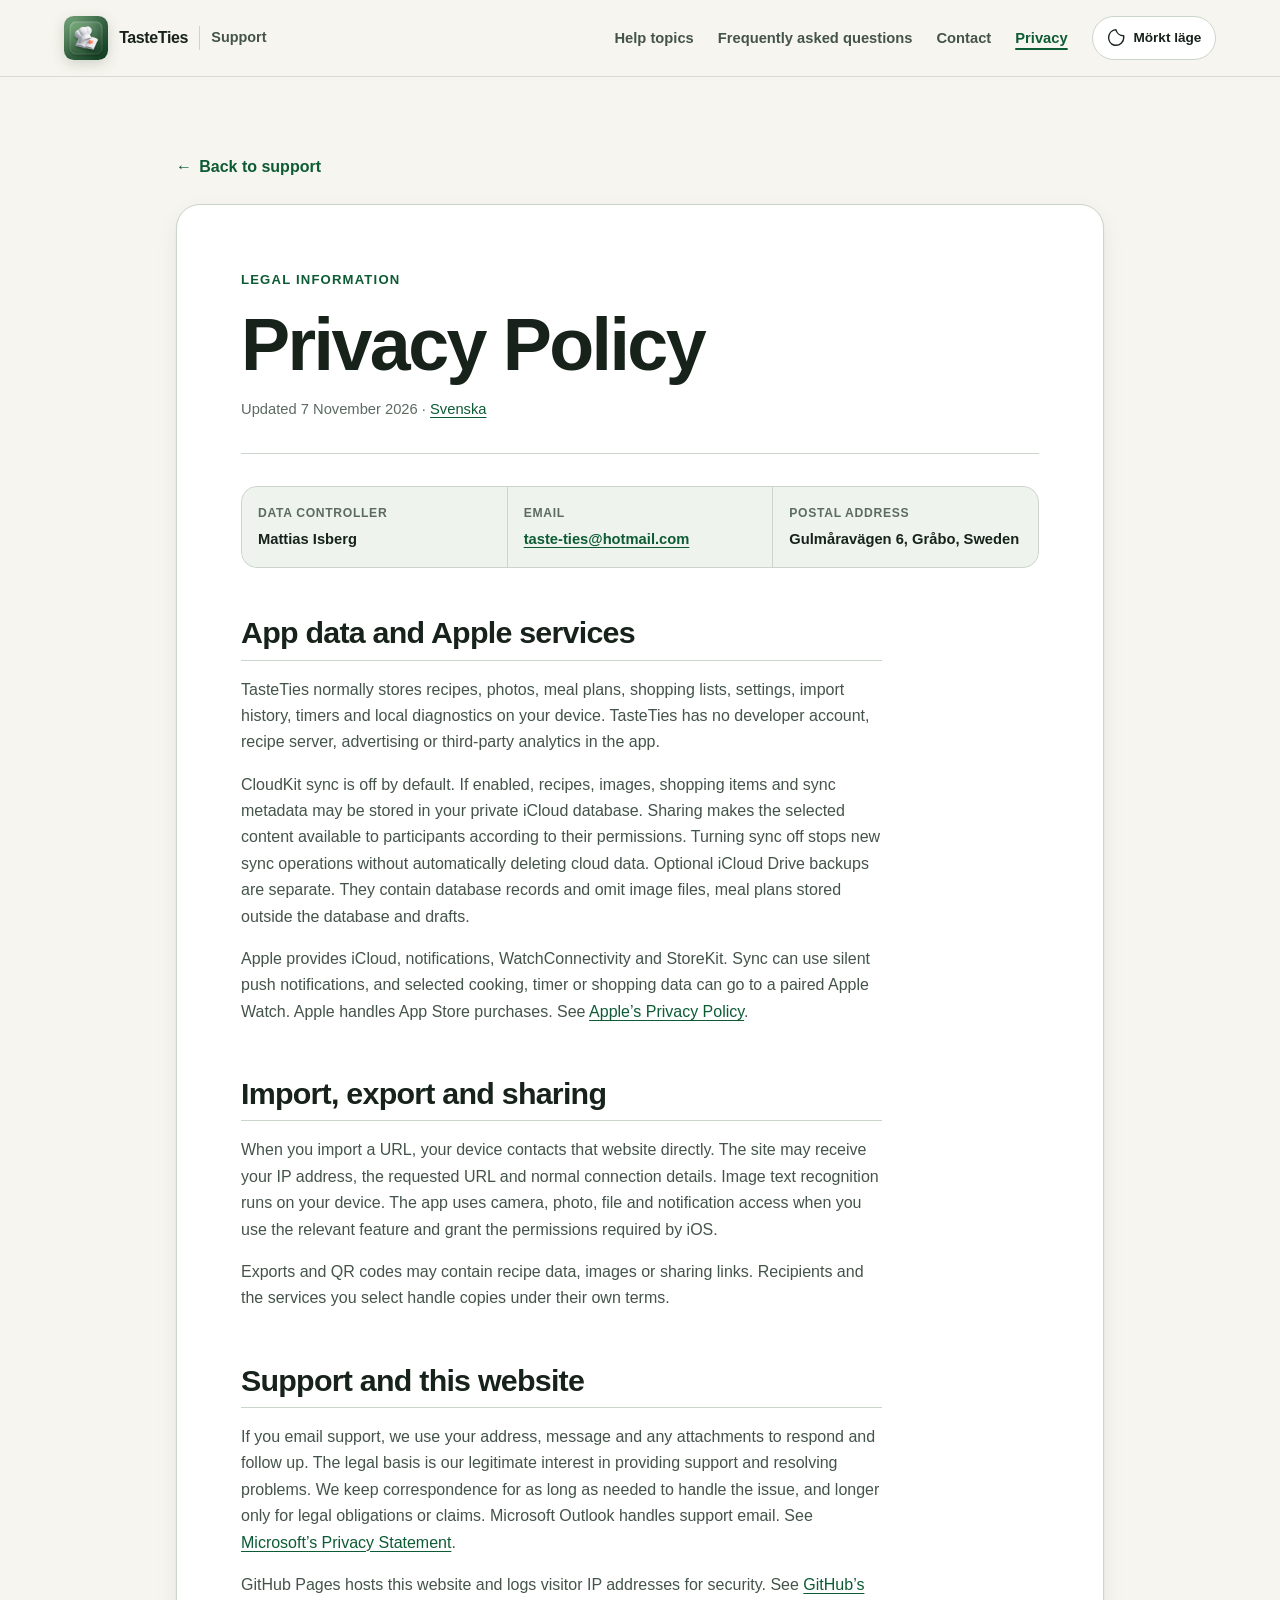
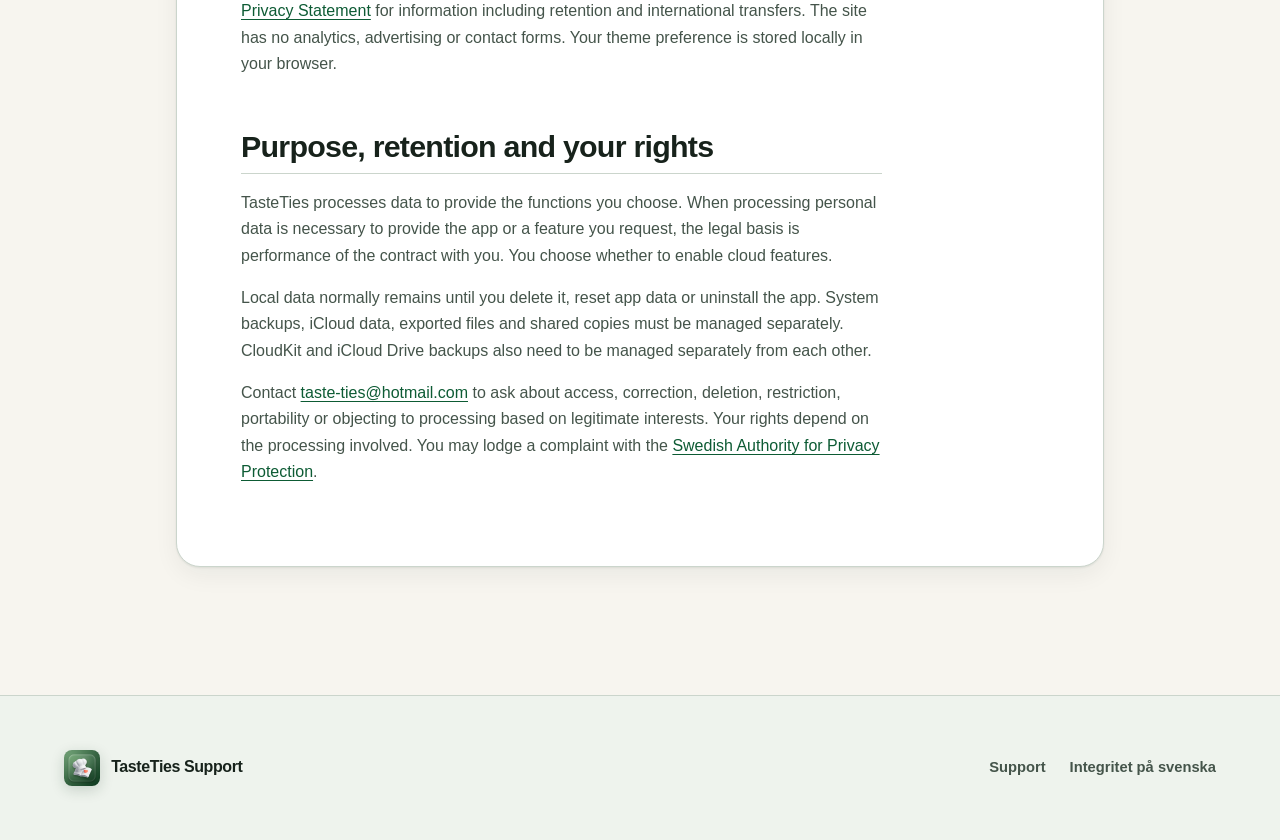
==== privacy-en.html @ c01bb93a "Publish TasteTies support and privacy pages" ====
<!DOCTYPE html>
<html lang="en" data-theme="light">
<head>
  <meta charset="UTF-8">
  <meta name="viewport" content="width=device-width, initial-scale=1.0">
  <meta name="description" content="How TasteTies handles information in the app, on this website and when you contact support.">
  <meta name="robots" content="index, follow">
  <meta name="theme-color" content="#F7F5EF">
  <title>Privacy Policy – TasteTies</title>

  <link rel="icon" type="image/png" href="assets/app-icon.png">
  <link rel="stylesheet" href="css/style.css">
</head>
<body data-page="privacy">
  <a class="skip-link" href="#main-content">Skip to content</a>

  <header class="site-header" id="main-header">
    <div class="container nav-container">
      <a href="index.html" class="logo" aria-label="TasteTies support home">
        <img src="assets/app-icon.png" alt="" class="logo-img" width="44" height="44">
        <span>TasteTies</span>
        <span class="logo-context">Support</span>
      </a>
      <nav aria-label="Main navigation" id="main-nav">
        <ul class="nav-links" id="nav-links">
          <li><a href="index.html#hjalpomraden">Help topics</a></li>
          <li><a href="index.html#vanliga-fragor">Frequently asked questions</a></li>
          <li><a href="index.html#kontakt">Contact</a></li>
          <li><a href="privacy-en.html" aria-current="page">Privacy</a></li>
        </ul>
      </nav>
      <div class="nav-actions">
        <button id="theme-toggle" class="icon-button theme-toggle" type="button" aria-label="Switch to dark mode">
          <svg viewBox="0 0 24 24" aria-hidden="true" focusable="false"><path d="M12.3 2a10 10 0 0 0-1.9 19.5A10 10 0 0 0 22 9.7 10 10 0 0 1 12.3 2Z"/></svg>
          <span class="theme-label">Dark mode</span>
        </button>
        <button id="mobile-toggle" class="icon-button mobile-menu-toggle" type="button" aria-label="Open menu" aria-controls="main-nav" aria-expanded="false">
          <svg viewBox="0 0 24 24" aria-hidden="true" focusable="false"><path d="M4 7h16M4 12h16M4 17h16"/></svg>
        </button>
      </div>
    </div>
  </header>

  <main class="policy-page" id="main-content" tabindex="-1">
    <div class="container policy-shell">
      <a href="index.html" class="back-link"><span aria-hidden="true">←</span> Back to support</a>

      <article class="policy-card">
        <header class="policy-header">
          <p class="page-label">Legal information</p>
          <h1>Privacy Policy</h1>
          <p class="policy-meta">Updated 7 November 2026 · <a href="privacy.html" hreflang="sv" lang="sv">Svenska</a></p>
        </header>

        <dl class="legal-identity">
          <div><dt>Data controller</dt><dd>Mattias Isberg</dd></div>
          <div><dt>Email</dt><dd><a href="mailto:taste-ties@hotmail.com">taste-ties@hotmail.com</a></dd></div>
          <div><dt>Postal address</dt><dd>Gulmåravägen 6, Gråbo, Sweden</dd></div>
        </dl>

        <div class="policy-content">
          <section>
            <h2>App data and Apple services</h2>
            <p>TasteTies normally stores recipes, photos, meal plans, shopping lists, settings, import history, timers and local diagnostics on your device. TasteTies has no developer account, recipe server, advertising or third-party analytics in the app.</p>
            <p>CloudKit sync is off by default. If enabled, recipes, images, shopping items and sync metadata may be stored in your private iCloud database. Sharing makes the selected content available to participants according to their permissions. Turning sync off stops new sync operations without automatically deleting cloud data. Optional iCloud Drive backups are separate. They contain database records and omit image files, meal plans stored outside the database and drafts.</p>
            <p>Apple provides iCloud, notifications, WatchConnectivity and StoreKit. Sync can use silent push notifications, and selected cooking, timer or shopping data can go to a paired Apple Watch. Apple handles App Store purchases. See <a href="https://www.apple.com/legal/privacy/">Apple’s Privacy Policy</a>.</p>
          </section>
          <section>
            <h2>Import, export and sharing</h2>
            <p>When you import a URL, your device contacts that website directly. The site may receive your IP address, the requested URL and normal connection details. Image text recognition runs on your device. The app uses camera, photo, file and notification access when you use the relevant feature and grant the permissions required by iOS.</p>
            <p>Exports and QR codes may contain recipe data, images or sharing links. Recipients and the services you select handle copies under their own terms.</p>
          </section>
          <section>
            <h2>Support and this website</h2>
            <p>If you email support, we use your address, message and any attachments to respond and follow up. The legal basis is our legitimate interest in providing support and resolving problems. We keep correspondence for as long as needed to handle the issue, and longer only for legal obligations or claims. Microsoft Outlook handles support email. See <a href="https://privacy.microsoft.com/privacystatement">Microsoft’s Privacy Statement</a>.</p>
            <p>GitHub Pages hosts this website and logs visitor IP addresses for security. See <a href="https://docs.github.com/en/site-policy/privacy-policies/github-general-privacy-statement">GitHub’s Privacy Statement</a> for information including retention and international transfers. The site has no analytics, advertising or contact forms. Your theme preference is stored locally in your browser.</p>
          </section>
          <section>
            <h2>Purpose, retention and your rights</h2>
            <p>TasteTies processes data to provide the functions you choose. When processing personal data is necessary to provide the app or a feature you request, the legal basis is performance of the contract with you. You choose whether to enable cloud features.</p>
            <p>Local data normally remains until you delete it, reset app data or uninstall the app. System backups, iCloud data, exported files and shared copies must be managed separately. CloudKit and iCloud Drive backups also need to be managed separately from each other.</p>
            <p>Contact <a href="mailto:taste-ties@hotmail.com">taste-ties@hotmail.com</a> to ask about access, correction, deletion, restriction, portability or objecting to processing based on legitimate interests. Your rights depend on the processing involved. You may lodge a complaint with the <a href="https://www.imy.se/en/">Swedish Authority for Privacy Protection</a>.</p>
          </section>
        </div>
      </article>
    </div>
  </main>

  <footer class="site-footer">
    <div class="container footer-grid">
      <a href="index.html" class="footer-brand"><img src="assets/app-icon.png" alt="" width="36" height="36"><span>TasteTies Support</span></a>
      <nav aria-label="Footer"><ul class="footer-nav"><li><a href="index.html#kontakt">Support</a></li><li><a href="privacy.html" hreflang="sv" lang="sv">Integritet på svenska</a></li></ul></nav>
    </div>
  </footer>

  <script src="js/main.js"></script>
</body>
</html>
---- css/style.css ----
:root {
  color-scheme: light;
  --bg: #f7f5ef;
  --surface: #ffffff;
  --surface-muted: #eef3ed;
  --surface-strong: #dfe9df;
  --text: #17221b;
  --text-secondary: #44544a;
  --text-muted: #5c6b62;
  --brand: #0d5b34;
  --brand-strong: #084426;
  --brand-soft: #dcecdf;
  --brand-contrast: #ffffff;
  --border: #cbd5cc;
  --border-strong: #9eaea2;
  --warning-bg: #fff4d6;
  --warning-border: #d6a83b;
  --warning-text: #493400;
  --focus: #005fcc;
  --shadow-sm: 0 1px 2px rgba(20, 36, 26, 0.08), 0 8px 24px rgba(20, 36, 26, 0.06);
  --shadow-lg: 0 24px 70px rgba(20, 36, 26, 0.13);
  --radius-sm: 0.6rem;
  --radius-md: 1rem;
  --radius-lg: 1.5rem;
  --container: 72rem;
  --reading-width: 72ch;
  --header-height: 4.75rem;
  --transition: 180ms ease;
}

[data-theme="dark"] {
  color-scheme: dark;
  --bg: #101713;
  --surface: #18211c;
  --surface-muted: #1d2a22;
  --surface-strong: #27382d;
  --text: #f2f6f3;
  --text-secondary: #cad5cd;
  --text-muted: #aebdb3;
  --brand: #82d29d;
  --brand-strong: #a1e7b8;
  --brand-soft: #203c2a;
  --brand-contrast: #0b2615;
  --border: #3d4d42;
  --border-strong: #64776a;
  --warning-bg: #3a2d0c;
  --warning-border: #d7ad45;
  --warning-text: #ffe8a3;
  --focus: #8bc4ff;
  --shadow-sm: 0 1px 2px rgba(0, 0, 0, 0.35), 0 10px 28px rgba(0, 0, 0, 0.22);
  --shadow-lg: 0 24px 70px rgba(0, 0, 0, 0.35);
}

*,
*::before,
*::after {
  box-sizing: border-box;
}

html {
  scroll-behavior: smooth;
  scroll-padding-top: calc(var(--header-height) + 1.5rem);
}

body {
  margin: 0;
  min-width: 20rem;
  background: var(--bg);
  color: var(--text);
  font-family: -apple-system, BlinkMacSystemFont, "SF Pro Text", "Segoe UI", sans-serif;
  font-size: 1rem;
  line-height: 1.65;
  text-rendering: optimizeLegibility;
  -webkit-font-smoothing: antialiased;
}

body.nav-open {
  overflow: hidden;
}

h1,
h2,
h3,
p,
ul,
ol,
dl {
  margin-top: 0;
}

h1,
h2,
h3 {
  color: var(--text);
  font-family: -apple-system, BlinkMacSystemFont, "SF Pro Display", "Segoe UI", sans-serif;
  font-weight: 750;
  letter-spacing: -0.035em;
  line-height: 1.08;
}

h1 {
  max-width: 12ch;
  margin-bottom: 1.35rem;
  font-size: clamp(3rem, 7vw, 5.75rem);
}

h2 {
  margin-bottom: 1rem;
  font-size: clamp(2rem, 4vw, 3.25rem);
}

h3 {
  margin-bottom: 0.75rem;
  font-size: 1.3rem;
}

p {
  margin-bottom: 1rem;
}

a {
  color: var(--brand);
  text-decoration-thickness: 0.08em;
  text-underline-offset: 0.18em;
}

a:hover {
  color: var(--brand-strong);
}

button,
input,
textarea {
  font: inherit;
}

button,
a {
  -webkit-tap-highlight-color: transparent;
}

:where(a, button, input, textarea, summary):focus-visible {
  outline: 3px solid var(--focus);
  outline-offset: 3px;
}

img,
svg {
  display: block;
  max-width: 100%;
}

.container {
  width: min(calc(100% - 2rem), var(--container));
  margin-inline: auto;
}

.skip-link {
  position: fixed;
  top: 0.75rem;
  left: 0.75rem;
  z-index: 1000;
  padding: 0.7rem 1rem;
  border-radius: var(--radius-sm);
  background: var(--text);
  color: var(--bg);
  font-weight: 700;
  transform: translateY(-160%);
  transition: transform var(--transition);
}

.skip-link:focus {
  color: var(--bg);
  transform: translateY(0);
}

.site-header {
  position: sticky;
  top: 0;
  z-index: 100;
  min-height: var(--header-height);
  border-bottom: 1px solid color-mix(in srgb, var(--border) 75%, transparent);
  background: color-mix(in srgb, var(--bg) 92%, transparent);
  backdrop-filter: blur(18px);
  -webkit-backdrop-filter: blur(18px);
}

.nav-container {
  min-height: var(--header-height);
  display: grid;
  grid-template-columns: auto 1fr auto;
  align-items: center;
  gap: 1.5rem;
}

.logo,
.footer-brand {
  display: inline-flex;
  align-items: center;
  gap: 0.7rem;
  color: var(--text);
  font-weight: 800;
  letter-spacing: -0.025em;
  text-decoration: none;
}

.logo:hover,
.footer-brand:hover {
  color: var(--text);
}

.logo-img,
.footer-brand img,
.quick-help img {
  flex: 0 0 auto;
  border-radius: 22%;
  box-shadow: 0 4px 14px rgba(20, 53, 33, 0.18);
}

.logo-context {
  padding-left: 0.7rem;
  border-left: 1px solid var(--border);
  color: var(--text-secondary);
  font-size: 0.9rem;
  font-weight: 600;
  letter-spacing: 0;
}

#main-nav {
  justify-self: end;
}

.nav-links,
.footer-nav {
  display: flex;
  align-items: center;
  gap: 1.5rem;
  margin: 0;
  padding: 0;
  list-style: none;
}

.nav-links a,
.footer-nav a {
  color: var(--text-secondary);
  font-size: 0.92rem;
  font-weight: 650;
  text-decoration: none;
}

.nav-links a:hover,
.nav-links a[aria-current="page"],
.footer-nav a:hover,
.footer-nav a[aria-current="page"] {
  color: var(--brand);
}

.nav-links a[aria-current="page"],
.footer-nav a[aria-current="page"] {
  text-decoration: underline;
  text-decoration-thickness: 0.12em;
  text-underline-offset: 0.35em;
}

.nav-actions {
  display: flex;
  align-items: center;
  gap: 0.5rem;
}

.icon-button {
  min-height: 2.75rem;
  border: 1px solid var(--border);
  border-radius: 999px;
  background: var(--surface);
  color: var(--text);
  cursor: pointer;
  transition: background-color var(--transition), border-color var(--transition), transform var(--transition);
}

.icon-button:hover {
  border-color: var(--border-strong);
  background: var(--surface-muted);
}

.icon-button:active {
  transform: translateY(1px);
}

.theme-toggle {
  display: inline-flex;
  align-items: center;
  gap: 0.5rem;
  padding: 0.55rem 0.85rem;
}

.icon-button svg {
  width: 1.2rem;
  height: 1.2rem;
  fill: none;
  stroke: currentColor;
  stroke-width: 1.8;
  stroke-linecap: round;
  stroke-linejoin: round;
}

.theme-label {
  font-size: 0.85rem;
  font-weight: 700;
}

.mobile-menu-toggle {
  display: none;
  width: 2.75rem;
  align-items: center;
  justify-content: center;
  padding: 0;
}

.support-hero {
  position: relative;
  overflow: hidden;
  padding: clamp(4.5rem, 9vw, 8rem) 0;
}

.support-hero::before {
  content: "";
  position: absolute;
  width: 34rem;
  height: 34rem;
  right: -12rem;
  top: -17rem;
  border-radius: 50%;
  background: var(--brand-soft);
  opacity: 0.72;
  filter: blur(2px);
  pointer-events: none;
}

.hero-grid {
  position: relative;
  display: grid;
  grid-template-columns: minmax(0, 1.15fr) minmax(18rem, 0.75fr);
  align-items: center;
  gap: clamp(3rem, 8vw, 7rem);
}

.page-label,
.status-label {
  margin-bottom: 0.9rem;
  color: var(--brand);
  font-size: 0.82rem;
  font-weight: 800;
  letter-spacing: 0.09em;
  text-transform: uppercase;
}

.hero-lead {
  max-width: 63ch;
  margin-bottom: 2rem;
  color: var(--text-secondary);
  font-size: clamp(1.12rem, 2vw, 1.32rem);
  line-height: 1.6;
}

.hero-actions {
  display: flex;
  flex-wrap: wrap;
  gap: 0.8rem;
}

.button {
  min-height: 3.1rem;
  display: inline-flex;
  align-items: center;
  justify-content: center;
  padding: 0.75rem 1.2rem;
  border: 1px solid transparent;
  border-radius: 999px;
  font-weight: 750;
  text-decoration: none;
  transition: background-color var(--transition), border-color var(--transition), transform var(--transition), box-shadow var(--transition);
}

.button:hover {
  transform: translateY(-1px);
}

.button-primary {
  background: var(--brand);
  color: var(--brand-contrast);
  box-shadow: 0 9px 26px color-mix(in srgb, var(--brand) 24%, transparent);
}

.button-primary:hover {
  background: var(--brand-strong);
  color: var(--brand-contrast);
}

.button-secondary {
  border-color: var(--border-strong);
  background: transparent;
  color: var(--text);
}

.button-secondary:hover {
  border-color: var(--brand);
  background: var(--surface);
  color: var(--brand);
}

.platform-note {
  max-width: 54ch;
  margin: 1.2rem 0 0;
  color: var(--text-muted);
  font-size: 0.9rem;
}

.quick-help {
  padding: clamp(1.5rem, 3vw, 2.25rem);
  border: 1px solid var(--border);
  border-radius: var(--radius-lg);
  background: var(--surface);
  box-shadow: var(--shadow-lg);
}

.quick-help-heading {
  display: flex;
  align-items: center;
  gap: 1rem;
  padding-bottom: 1.4rem;
  border-bottom: 1px solid var(--border);
}

.quick-help-heading .status-label {
  margin-bottom: 0.2rem;
}

.quick-help h2 {
  margin: 0;
  font-size: 1.55rem;
  letter-spacing: -0.025em;
}

.checklist {
  counter-reset: quick-step;
  display: grid;
  gap: 1rem;
  margin: 1.5rem 0;
  padding: 0;
  list-style: none;
}

.checklist li {
  counter-increment: quick-step;
  display: grid;
  grid-template-columns: 1.8rem 1fr;
  gap: 0.75rem;
  color: var(--text-secondary);
  line-height: 1.5;
}

.checklist li::before {
  content: counter(quick-step);
  width: 1.8rem;
  height: 1.8rem;
  display: grid;
  place-items: center;
  border-radius: 50%;
  background: var(--brand-soft);
  color: var(--brand);
  font-size: 0.78rem;
  font-weight: 800;
}

.text-link,
.back-link {
  display: inline-flex;
  align-items: center;
  gap: 0.45rem;
  color: var(--brand);
  font-weight: 750;
  text-decoration: none;
}

.text-link:hover,
.back-link:hover {
  text-decoration: underline;
}

.truth-strip {
  border-block: 1px solid var(--border);
  background: var(--surface-strong);
}

.truth-strip-inner {
  display: flex;
  align-items: baseline;
  gap: 0.75rem 1rem;
  padding-block: 1.1rem;
  color: var(--text-secondary);
  font-size: 0.95rem;
}

.truth-strip strong {
  flex: 0 0 auto;
  color: var(--text);
}

.section {
  padding: clamp(4.5rem, 8vw, 7.5rem) 0;
}

.section-muted {
  border-block: 1px solid var(--border);
  background: var(--surface-muted);
}

.section-heading {
  margin-bottom: 2.5rem;
}

.section-heading h2 {
  margin-bottom: 0;
}

.split-heading {
  display: grid;
  grid-template-columns: 1fr minmax(18rem, 0.7fr);
  align-items: end;
  gap: 2rem 5rem;
}

.split-heading > p {
  max-width: 48ch;
  margin: 0 0 0.3rem;
  color: var(--text-secondary);
}

.topic-list {
  display: grid;
  grid-template-columns: repeat(2, minmax(0, 1fr));
  border-top: 1px solid var(--border);
}

.topic-link {
  min-height: 6.8rem;
  display: flex;
  align-items: center;
  justify-content: space-between;
  gap: 1.5rem;
  padding: 1.4rem 1rem;
  border-bottom: 1px solid var(--border);
  color: var(--text);
  text-decoration: none;
  transition: background-color var(--transition);
}

.topic-link:nth-child(odd) {
  border-right: 1px solid var(--border);
  padding-left: 0;
  padding-right: 2rem;
}

.topic-link:nth-child(even) {
  padding-left: 2rem;
  padding-right: 0;
}

.topic-link:hover {
  background: color-mix(in srgb, var(--brand-soft) 44%, transparent);
  color: var(--brand);
}

.topic-link strong,
.topic-link small {
  display: block;
}

.topic-link strong {
  margin-bottom: 0.25rem;
  font-size: 1.08rem;
}

.topic-link small {
  color: var(--text-muted);
  font-size: 0.9rem;
}

.topic-link > span:last-child {
  font-size: 1.4rem;
  transition: transform var(--transition);
}

.topic-link:hover > span:last-child {
  transform: translateX(0.25rem);
}

.faq-layout {
  display: grid;
  grid-template-columns: minmax(16rem, 0.55fr) minmax(0, 1fr);
  align-items: start;
  gap: clamp(3rem, 8vw, 7rem);
}

.faq-intro {
  position: sticky;
  top: calc(var(--header-height) + 2rem);
}

.faq-intro > p:not(.page-label) {
  max-width: 43ch;
  color: var(--text-secondary);
}

.small-note,
.privacy-note {
  padding-top: 1rem;
  border-top: 1px solid var(--border);
  color: var(--text-muted);
  font-size: 0.9rem;
}

.faq-list {
  border-top: 1px solid var(--border-strong);
}

.faq-item {
  scroll-margin-top: calc(var(--header-height) + 1.5rem);
  border-bottom: 1px solid var(--border-strong);
}

.faq-item summary {
  position: relative;
  padding: 1.45rem 3rem 1.45rem 0;
  color: var(--text);
  font-size: 1.08rem;
  font-weight: 750;
  line-height: 1.4;
  list-style: none;
  cursor: pointer;
}

.faq-item summary::-webkit-details-marker {
  display: none;
}

.faq-item summary::after {
  content: "+";
  position: absolute;
  top: 50%;
  right: 0.25rem;
  width: 1.8rem;
  height: 1.8rem;
  display: grid;
  place-items: center;
  border: 1px solid var(--border-strong);
  border-radius: 50%;
  color: var(--brand);
  font-size: 1.25rem;
  font-weight: 500;
  transform: translateY(-50%);
}

.faq-item[open] summary::after {
  content: "−";
}

.faq-answer {
  max-width: var(--reading-width);
  padding: 0 3rem 1.6rem 0;
  color: var(--text-secondary);
}

.faq-answer p:last-child,
.faq-answer ol:last-child {
  margin-bottom: 0;
}

.faq-answer li + li {
  margin-top: 0.55rem;
}

.contact-section {
  background: var(--bg);
}

.contact-layout {
  display: grid;
  grid-template-columns: minmax(0, 0.9fr) minmax(18rem, 0.65fr);
  align-items: start;
  gap: clamp(3rem, 9vw, 8rem);
}

.contact-layout > div:first-child > p:not(.page-label) {
  max-width: 57ch;
  color: var(--text-secondary);
  font-size: 1.08rem;
}

.release-notice,
.legal-warning {
  padding: 1.1rem 1.2rem;
  border: 1px solid var(--warning-border);
  border-radius: var(--radius-md);
  background: var(--warning-bg);
  color: var(--warning-text);
}

.release-notice {
  max-width: 42rem;
  display: grid;
  gap: 0.2rem;
  margin-top: 1.5rem;
}

.release-notice span {
  font-size: 0.92rem;
}

.contact-prep {
  padding: 2rem;
  border: 1px solid var(--border);
  border-radius: var(--radius-lg);
  background: var(--surface);
  box-shadow: var(--shadow-sm);
}

.check-list {
  display: grid;
  gap: 0.8rem;
  margin: 1.25rem 0;
  padding: 0;
  list-style: none;
}

.check-list li {
  position: relative;
  padding-left: 1.7rem;
  color: var(--text-secondary);
}

.check-list li::before {
  content: "✓";
  position: absolute;
  left: 0;
  color: var(--brand);
  font-weight: 900;
}

.site-footer {
  border-top: 1px solid var(--border);
  background: var(--surface-muted);
}

.footer-grid {
  min-height: 9rem;
  display: grid;
  grid-template-columns: 1fr auto;
  align-items: center;
  gap: 1rem 3rem;
  padding-block: 2rem;
}

.copyright {
  grid-column: 1 / -1;
  margin: 0;
  padding-top: 1rem;
  border-top: 1px solid var(--border);
  color: var(--text-muted);
  font-size: 0.85rem;
}

.policy-page {
  padding: clamp(2.5rem, 6vw, 5rem) 0 clamp(5rem, 10vw, 8rem);
}

.policy-shell {
  max-width: 58rem;
}

.back-link {
  margin-bottom: 1.5rem;
}

.policy-card {
  padding: clamp(1.5rem, 5vw, 4.5rem);
  border: 1px solid var(--border);
  border-radius: var(--radius-lg);
  background: var(--surface);
  box-shadow: var(--shadow-sm);
}

.policy-header {
  margin-bottom: 2rem;
  padding-bottom: 2rem;
  border-bottom: 1px solid var(--border);
}

.policy-header h1 {
  max-width: none;
  margin-bottom: 0.75rem;
  font-size: clamp(2.6rem, 6vw, 4.6rem);
}

.policy-meta {
  margin-bottom: 0;
  color: var(--text-muted);
  font-size: 0.92rem;
}

.legal-warning {
  margin-bottom: 1.5rem;
}

.legal-warning p {
  margin: 0.3rem 0 0;
}

.legal-identity {
  display: grid;
  grid-template-columns: repeat(3, minmax(0, 1fr));
  gap: 1px;
  margin: 0 0 3rem;
  overflow: hidden;
  border: 1px solid var(--border);
  border-radius: var(--radius-md);
  background: var(--border);
}

.legal-identity div {
  padding: 1rem;
  background: var(--surface-muted);
}

.legal-identity dt {
  margin-bottom: 0.25rem;
  color: var(--text-muted);
  font-size: 0.76rem;
  font-weight: 800;
  letter-spacing: 0.055em;
  text-transform: uppercase;
}

.legal-identity dd {
  margin: 0;
  color: var(--text);
  font-size: 0.92rem;
  font-weight: 650;
}

.policy-content {
  max-width: var(--reading-width);
}

.policy-content section + section {
  margin-top: 3.25rem;
}

.policy-content h2 {
  margin-bottom: 1rem;
  padding-bottom: 0.65rem;
  border-bottom: 1px solid var(--border);
  font-size: clamp(1.45rem, 3vw, 1.9rem);
  letter-spacing: -0.025em;
}

.policy-content p,
.policy-content li {
  color: var(--text-secondary);
}

.policy-content ul,
.policy-content ol {
  padding-left: 1.4rem;
}

.policy-content li + li {
  margin-top: 0.45rem;
}

@media (max-width: 62rem) {
  .nav-links {
    gap: 1rem;
  }

  .nav-links a {
    font-size: 0.86rem;
  }

  .theme-label {
    display: none;
  }

  .theme-toggle {
    width: 2.75rem;
    justify-content: center;
    padding: 0;
  }
}

@media (max-width: 50rem) {
  :root {
    --header-height: 4.25rem;
  }

  .nav-container {
    grid-template-columns: 1fr auto;
    gap: 0.75rem;
  }

  .mobile-menu-toggle {
    display: inline-flex;
  }

  #main-nav {
    grid-column: 1 / -1;
    justify-self: stretch;
    padding-bottom: 1rem;
  }

  .js #main-nav {
    display: none;
  }

  .js #main-nav.is-open {
    display: block;
  }

  .nav-links {
    display: grid;
    align-items: stretch;
    gap: 0;
    padding-top: 0.45rem;
    border-top: 1px solid var(--border);
  }

  .nav-links a {
    min-height: 3rem;
    display: flex;
    align-items: center;
    border-bottom: 1px solid var(--border);
    font-size: 1rem;
  }

  .hero-grid,
  .split-heading,
  .faq-layout,
  .contact-layout {
    grid-template-columns: 1fr;
  }

  .hero-grid {
    gap: 3rem;
  }

  .faq-intro {
    position: static;
  }

  .topic-list {
    grid-template-columns: 1fr;
  }

  .topic-link:nth-child(odd),
  .topic-link:nth-child(even) {
    border-right: 0;
    padding-inline: 0;
  }

  .legal-identity {
    grid-template-columns: 1fr;
  }

  .footer-grid {
    grid-template-columns: 1fr;
  }

  .footer-nav {
    flex-wrap: wrap;
  }

  .copyright {
    grid-column: 1;
  }
}

@media (max-width: 34rem) {
  .container {
    width: min(calc(100% - 1.25rem), var(--container));
  }

  .logo-context {
    display: none;
  }

  h1 {
    font-size: clamp(2.75rem, 15vw, 4.2rem);
  }

  .support-hero {
    padding-block: 3.5rem;
  }

  .hero-actions {
    display: grid;
  }

  .button {
    width: 100%;
  }

  .truth-strip-inner {
    display: grid;
  }

  .quick-help-heading {
    align-items: flex-start;
  }

  .section {
    padding-block: 4rem;
  }

  .faq-answer {
    padding-right: 0.5rem;
  }

  .contact-prep,
  .policy-card {
    border-radius: var(--radius-md);
  }

  .footer-nav {
    display: grid;
    align-items: start;
    gap: 0.75rem;
  }
}

@media (prefers-reduced-motion: reduce) {
  html {
    scroll-behavior: auto;
  }

  *,
  *::before,
  *::after {
    scroll-behavior: auto !important;
    transition-duration: 0.01ms !important;
  }
}
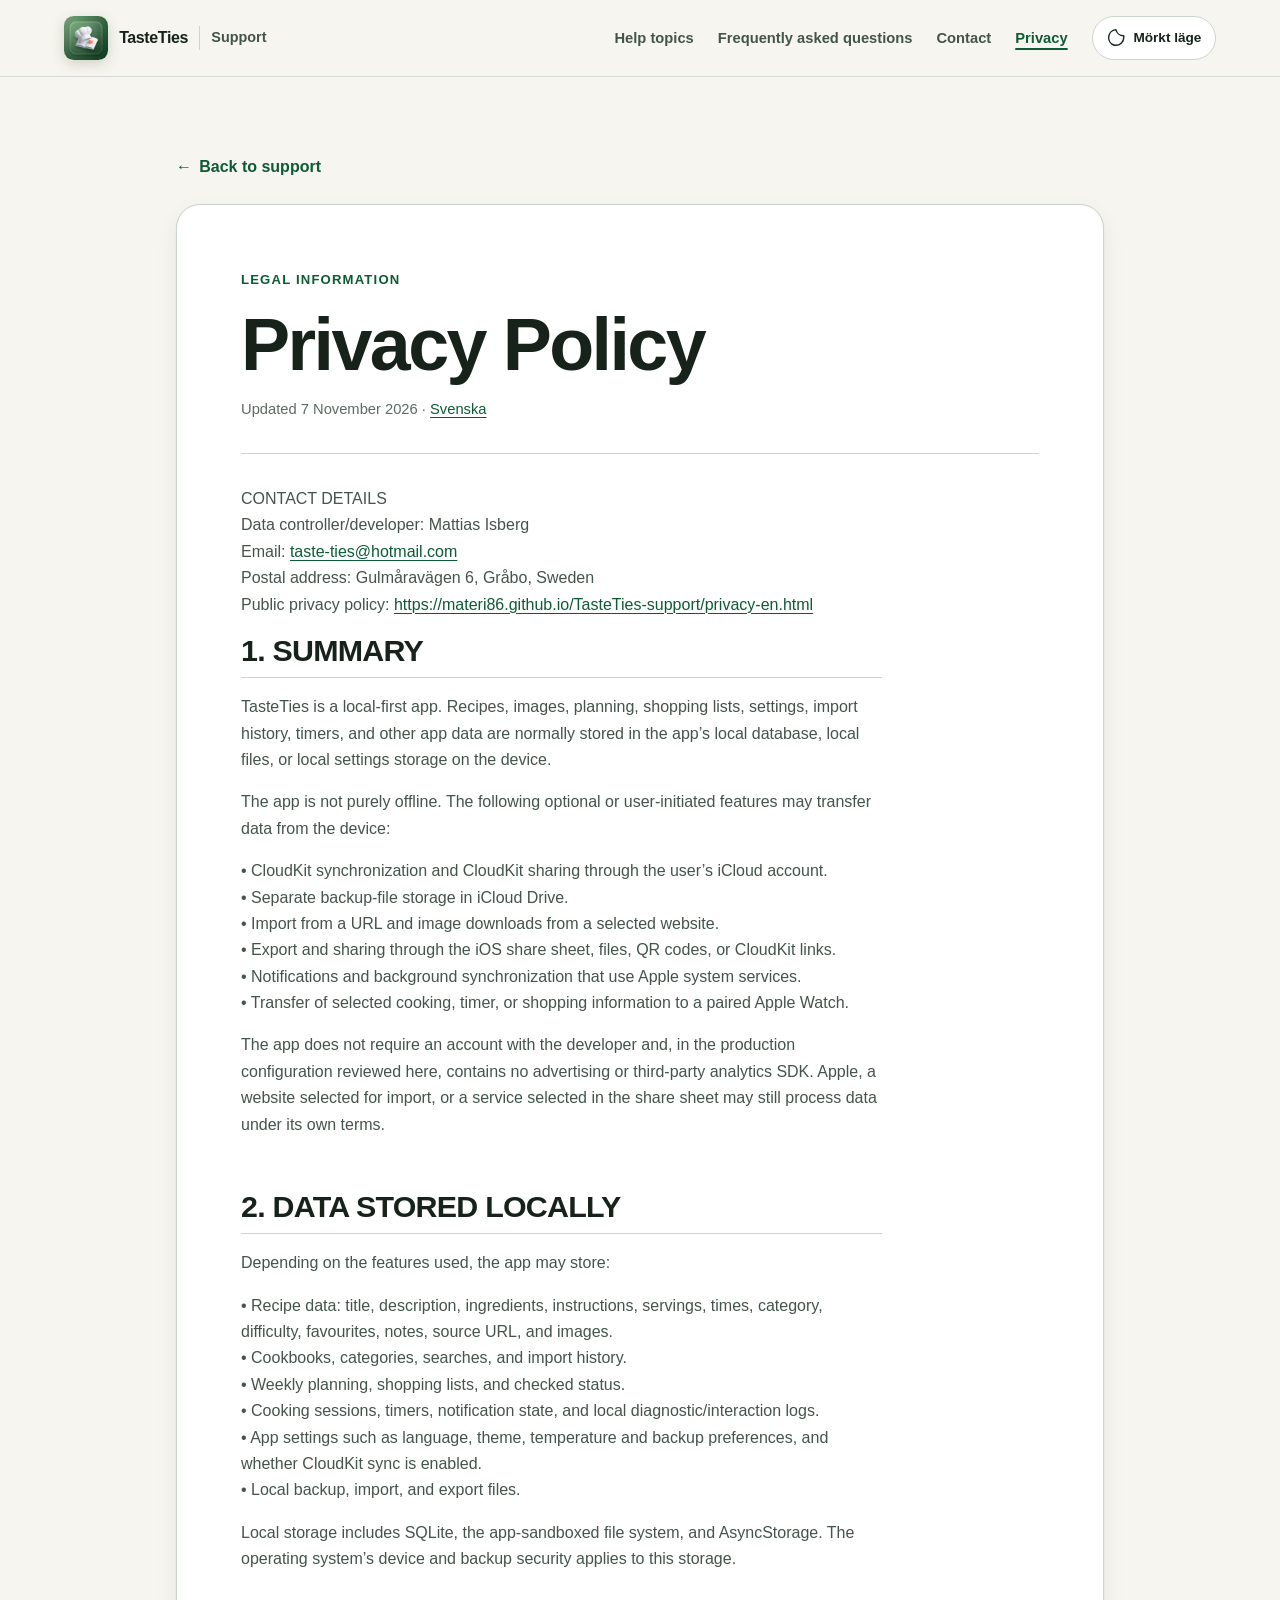
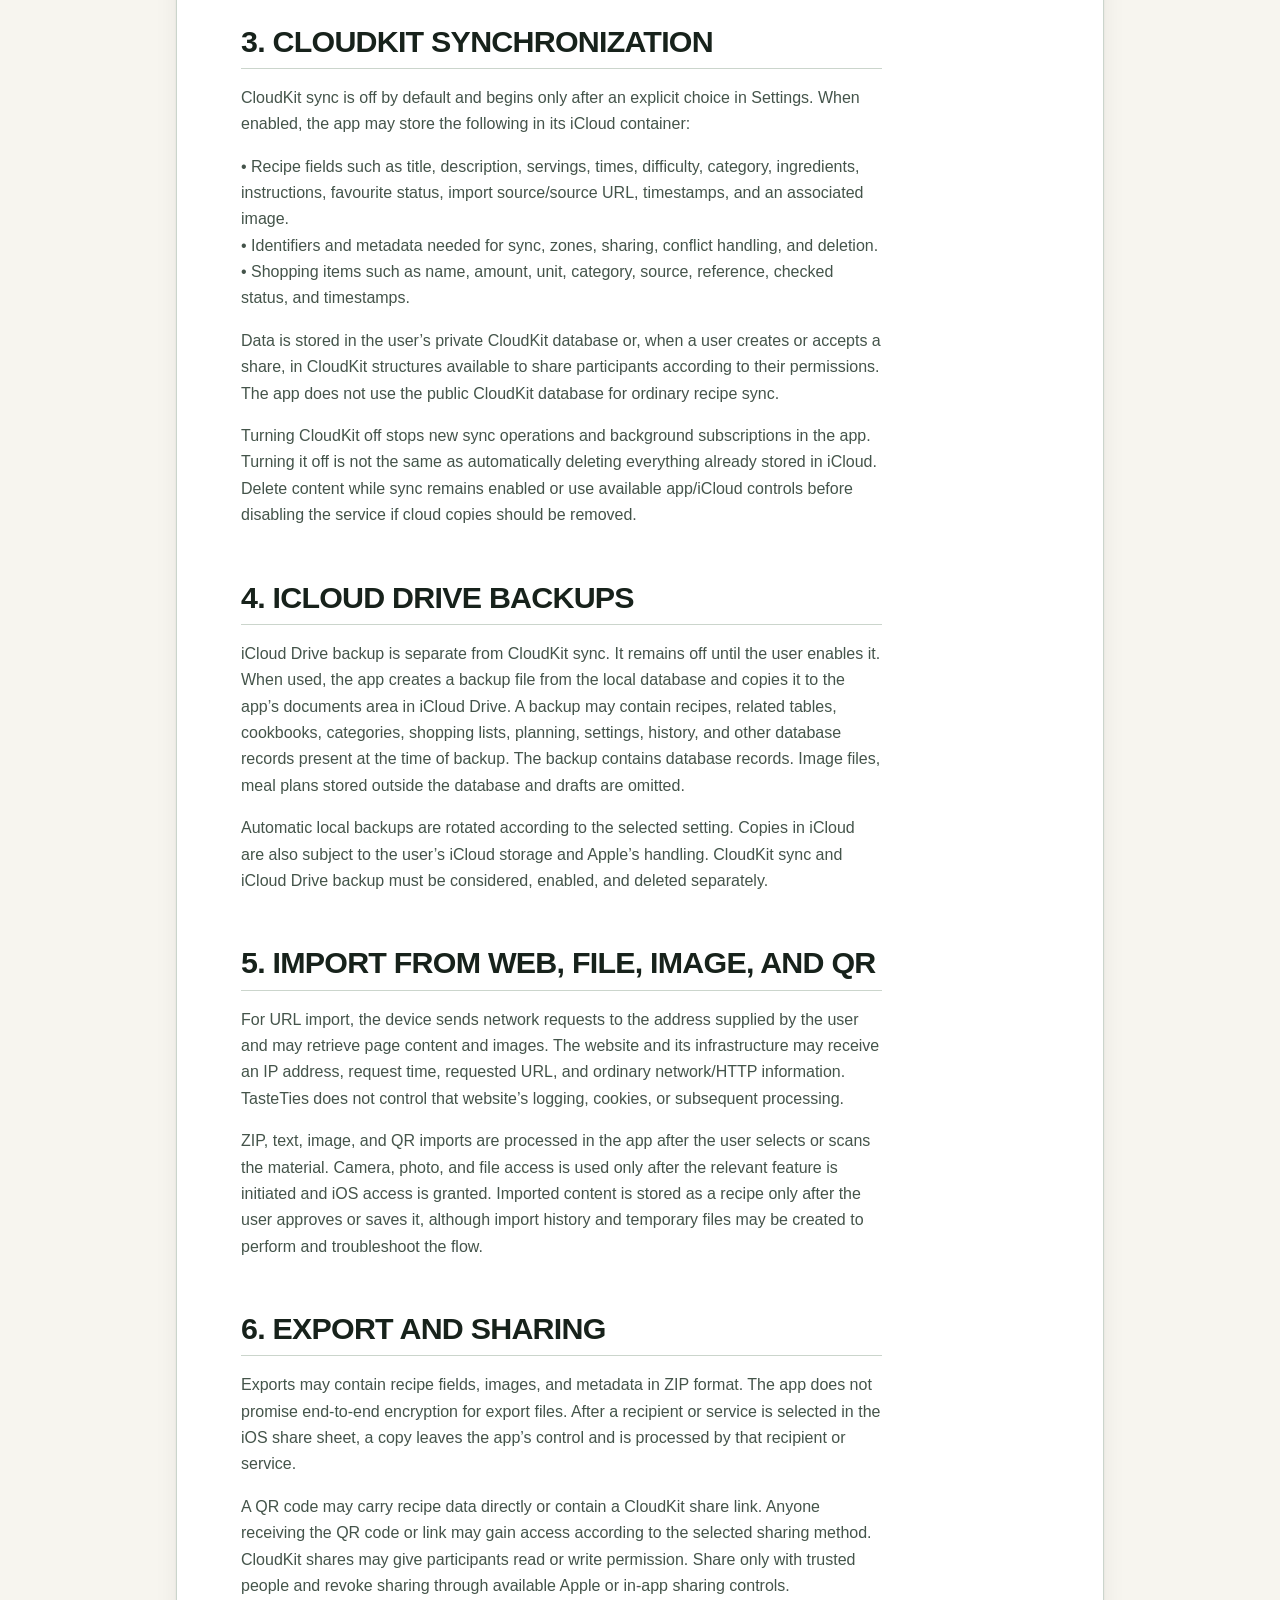
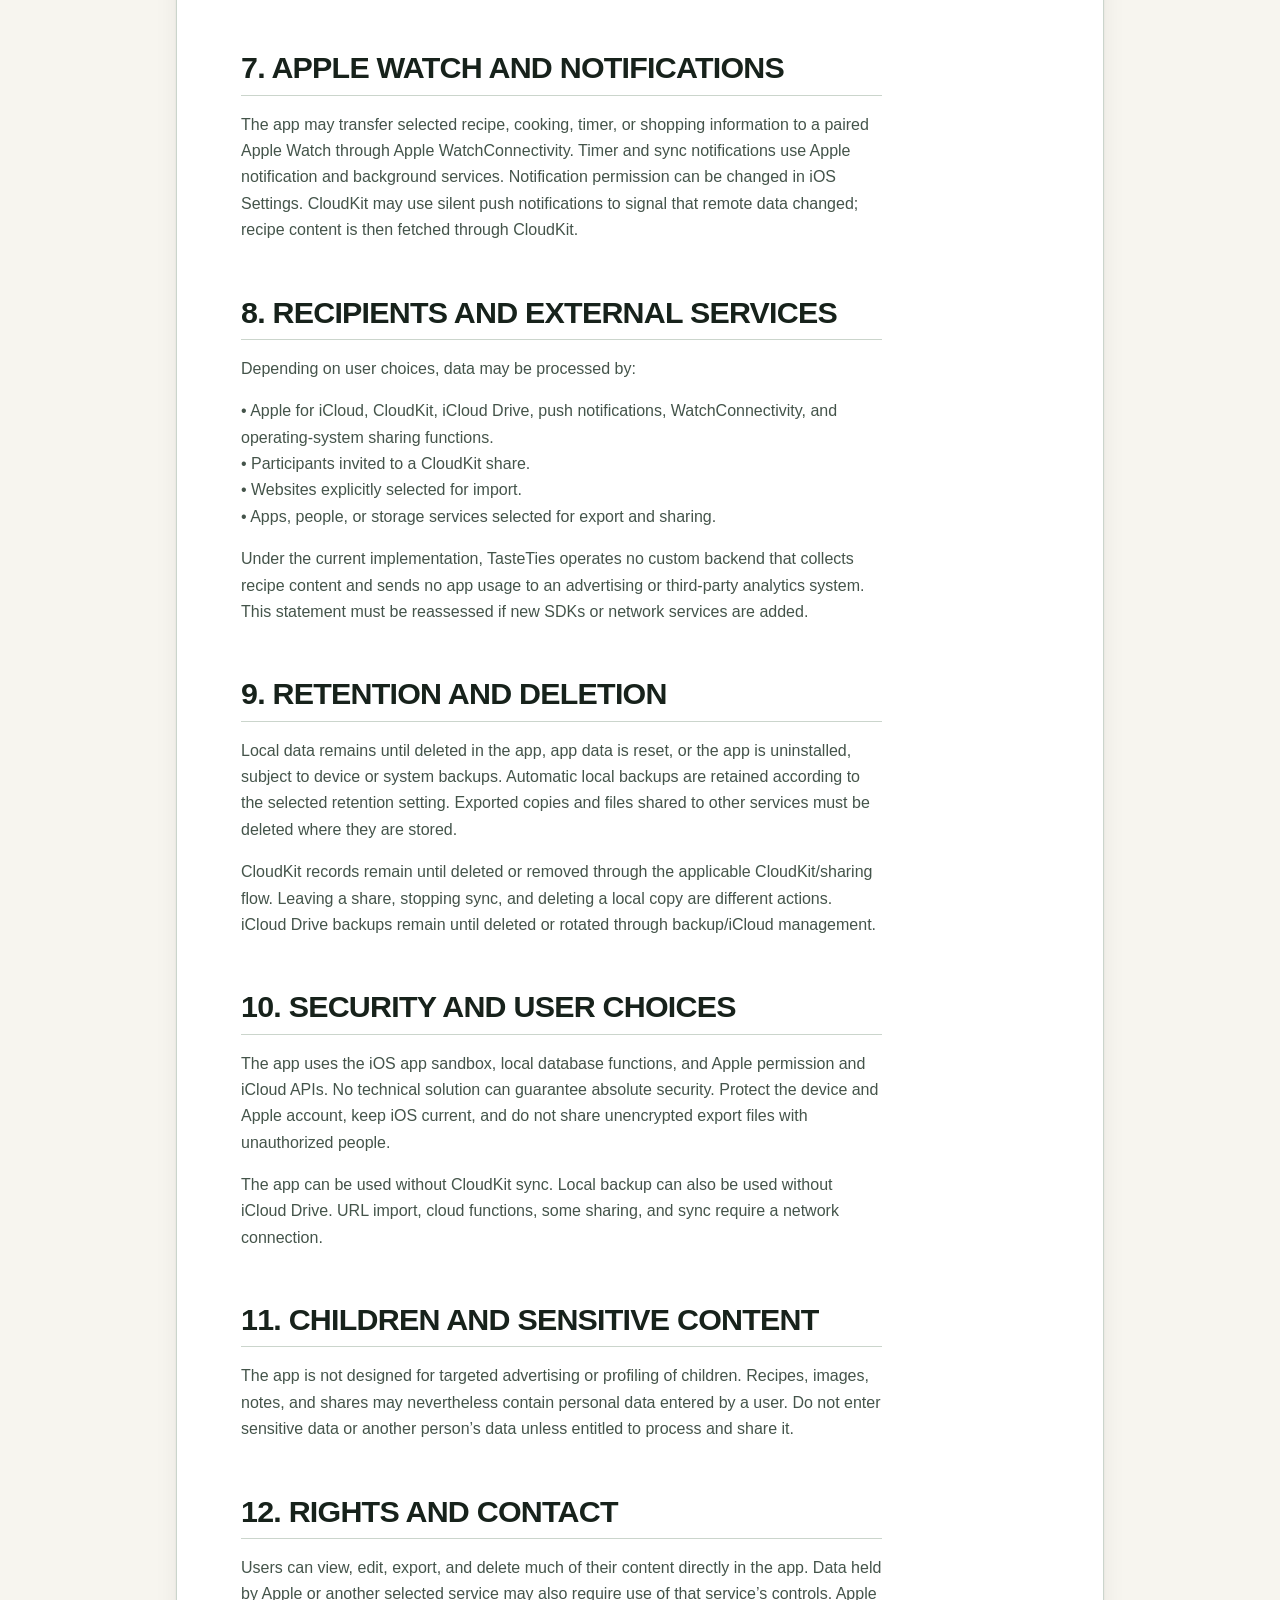
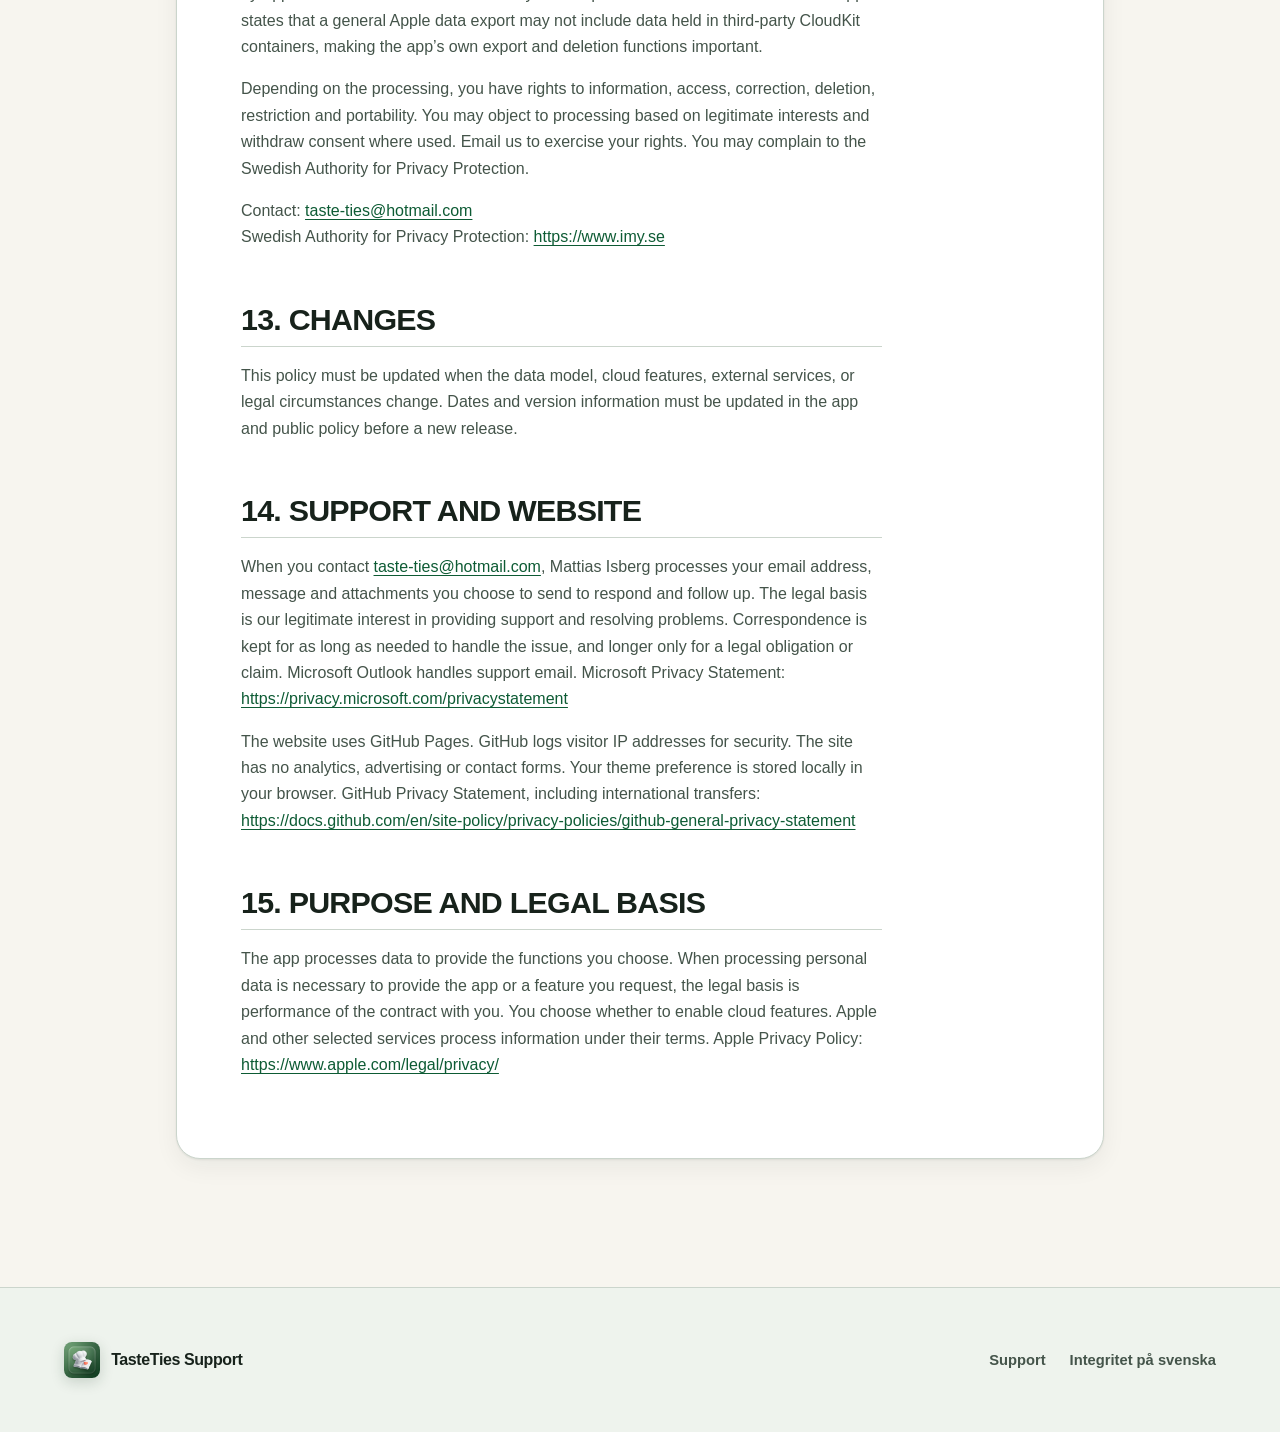
==== commit 9fc35f49: "Synchronize published privacy policies with TasteTies app" ====
--- a/privacy-en.html
+++ b/privacy-en.html
@@ -6,6 +6,7 @@
   <meta name="description" content="How TasteTies handles information in the app, on this website and when you contact support.">
   <meta name="robots" content="index, follow">
   <meta name="theme-color" content="#F7F5EF">
+  <link rel="canonical" href="https://materi86.github.io/TasteTies-support/privacy-en.html">
   <title>Privacy Policy – TasteTies</title>
 
   <link rel="icon" type="image/png" href="assets/app-icon.png">
@@ -52,34 +53,90 @@
           <p class="policy-meta">Updated 7 November 2026 · <a href="privacy.html" hreflang="sv" lang="sv">Svenska</a></p>
         </header>
 
-        <dl class="legal-identity">
-          <div><dt>Data controller</dt><dd>Mattias Isberg</dd></div>
-          <div><dt>Email</dt><dd><a href="mailto:taste-ties@hotmail.com">taste-ties@hotmail.com</a></dd></div>
-          <div><dt>Postal address</dt><dd>Gulmåravägen 6, Gråbo, Sweden</dd></div>
-        </dl>
-
         <div class="policy-content">
-          <section>
-            <h2>App data and Apple services</h2>
-            <p>TasteTies normally stores recipes, photos, meal plans, shopping lists, settings, import history, timers and local diagnostics on your device. TasteTies has no developer account, recipe server, advertising or third-party analytics in the app.</p>
-            <p>CloudKit sync is off by default. If enabled, recipes, images, shopping items and sync metadata may be stored in your private iCloud database. Sharing makes the selected content available to participants according to their permissions. Turning sync off stops new sync operations without automatically deleting cloud data. Optional iCloud Drive backups are separate. They contain database records and omit image files, meal plans stored outside the database and drafts.</p>
-            <p>Apple provides iCloud, notifications, WatchConnectivity and StoreKit. Sync can use silent push notifications, and selected cooking, timer or shopping data can go to a paired Apple Watch. Apple handles App Store purchases. See <a href="https://www.apple.com/legal/privacy/">Apple’s Privacy Policy</a>.</p>
+          <p>CONTACT DETAILS<br>
+Data controller/developer: Mattias Isberg<br>
+Email: <a href="mailto:taste-ties@hotmail.com">taste-ties@hotmail.com</a><br>
+Postal address: Gulmåravägen 6, Gråbo, Sweden<br>
+Public privacy policy: <a href="https://materi86.github.io/TasteTies-support/privacy-en.html">https://materi86.github.io/TasteTies-support/privacy-en.html</a></p>
+          <section><h2>1. SUMMARY</h2>
+          <p>TasteTies is a local-first app. Recipes, images, planning, shopping lists, settings, import history, timers, and other app data are normally stored in the app’s local database, local files, or local settings storage on the device.</p>
+          <p>The app is not purely offline. The following optional or user-initiated features may transfer data from the device:</p>
+          <p>• CloudKit synchronization and CloudKit sharing through the user’s iCloud account.<br>
+• Separate backup-file storage in iCloud Drive.<br>
+• Import from a URL and image downloads from a selected website.<br>
+• Export and sharing through the iOS share sheet, files, QR codes, or CloudKit links.<br>
+• Notifications and background synchronization that use Apple system services.<br>
+• Transfer of selected cooking, timer, or shopping information to a paired Apple Watch.</p>
+          <p>The app does not require an account with the developer and, in the production configuration reviewed here, contains no advertising or third-party analytics SDK. Apple, a website selected for import, or a service selected in the share sheet may still process data under its own terms.</p>
           </section>
-          <section>
-            <h2>Import, export and sharing</h2>
-            <p>When you import a URL, your device contacts that website directly. The site may receive your IP address, the requested URL and normal connection details. Image text recognition runs on your device. The app uses camera, photo, file and notification access when you use the relevant feature and grant the permissions required by iOS.</p>
-            <p>Exports and QR codes may contain recipe data, images or sharing links. Recipients and the services you select handle copies under their own terms.</p>
+          <section><h2>2. DATA STORED LOCALLY</h2>
+          <p>Depending on the features used, the app may store:</p>
+          <p>• Recipe data: title, description, ingredients, instructions, servings, times, category, difficulty, favourites, notes, source URL, and images.<br>
+• Cookbooks, categories, searches, and import history.<br>
+• Weekly planning, shopping lists, and checked status.<br>
+• Cooking sessions, timers, notification state, and local diagnostic/interaction logs.<br>
+• App settings such as language, theme, temperature and backup preferences, and whether CloudKit sync is enabled.<br>
+• Local backup, import, and export files.</p>
+          <p>Local storage includes SQLite, the app-sandboxed file system, and AsyncStorage. The operating system’s device and backup security applies to this storage.</p>
           </section>
-          <section>
-            <h2>Support and this website</h2>
-            <p>If you email support, we use your address, message and any attachments to respond and follow up. The legal basis is our legitimate interest in providing support and resolving problems. We keep correspondence for as long as needed to handle the issue, and longer only for legal obligations or claims. Microsoft Outlook handles support email. See <a href="https://privacy.microsoft.com/privacystatement">Microsoft’s Privacy Statement</a>.</p>
-            <p>GitHub Pages hosts this website and logs visitor IP addresses for security. See <a href="https://docs.github.com/en/site-policy/privacy-policies/github-general-privacy-statement">GitHub’s Privacy Statement</a> for information including retention and international transfers. The site has no analytics, advertising or contact forms. Your theme preference is stored locally in your browser.</p>
+          <section><h2>3. CLOUDKIT SYNCHRONIZATION</h2>
+          <p>CloudKit sync is off by default and begins only after an explicit choice in Settings. When enabled, the app may store the following in its iCloud container:</p>
+          <p>• Recipe fields such as title, description, servings, times, difficulty, category, ingredients, instructions, favourite status, import source/source URL, timestamps, and an associated image.<br>
+• Identifiers and metadata needed for sync, zones, sharing, conflict handling, and deletion.<br>
+• Shopping items such as name, amount, unit, category, source, reference, checked status, and timestamps.</p>
+          <p>Data is stored in the user’s private CloudKit database or, when a user creates or accepts a share, in CloudKit structures available to share participants according to their permissions. The app does not use the public CloudKit database for ordinary recipe sync.</p>
+          <p>Turning CloudKit off stops new sync operations and background subscriptions in the app. Turning it off is not the same as automatically deleting everything already stored in iCloud. Delete content while sync remains enabled or use available app/iCloud controls before disabling the service if cloud copies should be removed.</p>
           </section>
-          <section>
-            <h2>Purpose, retention and your rights</h2>
-            <p>TasteTies processes data to provide the functions you choose. When processing personal data is necessary to provide the app or a feature you request, the legal basis is performance of the contract with you. You choose whether to enable cloud features.</p>
-            <p>Local data normally remains until you delete it, reset app data or uninstall the app. System backups, iCloud data, exported files and shared copies must be managed separately. CloudKit and iCloud Drive backups also need to be managed separately from each other.</p>
-            <p>Contact <a href="mailto:taste-ties@hotmail.com">taste-ties@hotmail.com</a> to ask about access, correction, deletion, restriction, portability or objecting to processing based on legitimate interests. Your rights depend on the processing involved. You may lodge a complaint with the <a href="https://www.imy.se/en/">Swedish Authority for Privacy Protection</a>.</p>
+          <section><h2>4. ICLOUD DRIVE BACKUPS</h2>
+          <p>iCloud Drive backup is separate from CloudKit sync. It remains off until the user enables it. When used, the app creates a backup file from the local database and copies it to the app’s documents area in iCloud Drive. A backup may contain recipes, related tables, cookbooks, categories, shopping lists, planning, settings, history, and other database records present at the time of backup. The backup contains database records. Image files, meal plans stored outside the database and drafts are omitted.</p>
+          <p>Automatic local backups are rotated according to the selected setting. Copies in iCloud are also subject to the user’s iCloud storage and Apple’s handling. CloudKit sync and iCloud Drive backup must be considered, enabled, and deleted separately.</p>
+          </section>
+          <section><h2>5. IMPORT FROM WEB, FILE, IMAGE, AND QR</h2>
+          <p>For URL import, the device sends network requests to the address supplied by the user and may retrieve page content and images. The website and its infrastructure may receive an IP address, request time, requested URL, and ordinary network/HTTP information. TasteTies does not control that website’s logging, cookies, or subsequent processing.</p>
+          <p>ZIP, text, image, and QR imports are processed in the app after the user selects or scans the material. Camera, photo, and file access is used only after the relevant feature is initiated and iOS access is granted. Imported content is stored as a recipe only after the user approves or saves it, although import history and temporary files may be created to perform and troubleshoot the flow.</p>
+          </section>
+          <section><h2>6. EXPORT AND SHARING</h2>
+          <p>Exports may contain recipe fields, images, and metadata in ZIP format. The app does not promise end-to-end encryption for export files. After a recipient or service is selected in the iOS share sheet, a copy leaves the app’s control and is processed by that recipient or service.</p>
+          <p>A QR code may carry recipe data directly or contain a CloudKit share link. Anyone receiving the QR code or link may gain access according to the selected sharing method. CloudKit shares may give participants read or write permission. Share only with trusted people and revoke sharing through available Apple or in-app sharing controls.</p>
+          </section>
+          <section><h2>7. APPLE WATCH AND NOTIFICATIONS</h2>
+          <p>The app may transfer selected recipe, cooking, timer, or shopping information to a paired Apple Watch through Apple WatchConnectivity. Timer and sync notifications use Apple notification and background services. Notification permission can be changed in iOS Settings. CloudKit may use silent push notifications to signal that remote data changed; recipe content is then fetched through CloudKit.</p>
+          </section>
+          <section><h2>8. RECIPIENTS AND EXTERNAL SERVICES</h2>
+          <p>Depending on user choices, data may be processed by:</p>
+          <p>• Apple for iCloud, CloudKit, iCloud Drive, push notifications, WatchConnectivity, and operating-system sharing functions.<br>
+• Participants invited to a CloudKit share.<br>
+• Websites explicitly selected for import.<br>
+• Apps, people, or storage services selected for export and sharing.</p>
+          <p>Under the current implementation, TasteTies operates no custom backend that collects recipe content and sends no app usage to an advertising or third-party analytics system. This statement must be reassessed if new SDKs or network services are added.</p>
+          </section>
+          <section><h2>9. RETENTION AND DELETION</h2>
+          <p>Local data remains until deleted in the app, app data is reset, or the app is uninstalled, subject to device or system backups. Automatic local backups are retained according to the selected retention setting. Exported copies and files shared to other services must be deleted where they are stored.</p>
+          <p>CloudKit records remain until deleted or removed through the applicable CloudKit/sharing flow. Leaving a share, stopping sync, and deleting a local copy are different actions. iCloud Drive backups remain until deleted or rotated through backup/iCloud management.</p>
+          </section>
+          <section><h2>10. SECURITY AND USER CHOICES</h2>
+          <p>The app uses the iOS app sandbox, local database functions, and Apple permission and iCloud APIs. No technical solution can guarantee absolute security. Protect the device and Apple account, keep iOS current, and do not share unencrypted export files with unauthorized people.</p>
+          <p>The app can be used without CloudKit sync. Local backup can also be used without iCloud Drive. URL import, cloud functions, some sharing, and sync require a network connection.</p>
+          </section>
+          <section><h2>11. CHILDREN AND SENSITIVE CONTENT</h2>
+          <p>The app is not designed for targeted advertising or profiling of children. Recipes, images, notes, and shares may nevertheless contain personal data entered by a user. Do not enter sensitive data or another person’s data unless entitled to process and share it.</p>
+          </section>
+          <section><h2>12. RIGHTS AND CONTACT</h2>
+          <p>Users can view, edit, export, and delete much of their content directly in the app. Data held by Apple or another selected service may also require use of that service’s controls. Apple states that a general Apple data export may not include data held in third-party CloudKit containers, making the app’s own export and deletion functions important.</p>
+          <p>Depending on the processing, you have rights to information, access, correction, deletion, restriction and portability. You may object to processing based on legitimate interests and withdraw consent where used. Email us to exercise your rights. You may complain to the Swedish Authority for Privacy Protection.</p>
+          <p>Contact: <a href="mailto:taste-ties@hotmail.com">taste-ties@hotmail.com</a><br>
+Swedish Authority for Privacy Protection: <a href="https://www.imy.se">https://www.imy.se</a></p>
+          </section>
+          <section><h2>13. CHANGES</h2>
+          <p>This policy must be updated when the data model, cloud features, external services, or legal circumstances change. Dates and version information must be updated in the app and public policy before a new release.</p>
+          </section>
+          <section><h2>14. SUPPORT AND WEBSITE</h2>
+          <p>When you contact <a href="mailto:taste-ties@hotmail.com">taste-ties@hotmail.com</a>, Mattias Isberg processes your email address, message and attachments you choose to send to respond and follow up. The legal basis is our legitimate interest in providing support and resolving problems. Correspondence is kept for as long as needed to handle the issue, and longer only for a legal obligation or claim. Microsoft Outlook handles support email. Microsoft Privacy Statement: <a href="https://privacy.microsoft.com/privacystatement">https://privacy.microsoft.com/privacystatement</a></p>
+          <p>The website uses GitHub Pages. GitHub logs visitor IP addresses for security. The site has no analytics, advertising or contact forms. Your theme preference is stored locally in your browser. GitHub Privacy Statement, including international transfers: <a href="https://docs.github.com/en/site-policy/privacy-policies/github-general-privacy-statement">https://docs.github.com/en/site-policy/privacy-policies/github-general-privacy-statement</a></p>
+          </section>
+          <section><h2>15. PURPOSE AND LEGAL BASIS</h2>
+          <p>The app processes data to provide the functions you choose. When processing personal data is necessary to provide the app or a feature you request, the legal basis is performance of the contract with you. You choose whether to enable cloud features. Apple and other selected services process information under their terms. Apple Privacy Policy: <a href="https://www.apple.com/legal/privacy/">https://www.apple.com/legal/privacy/</a></p>
           </section>
         </div>
       </article>
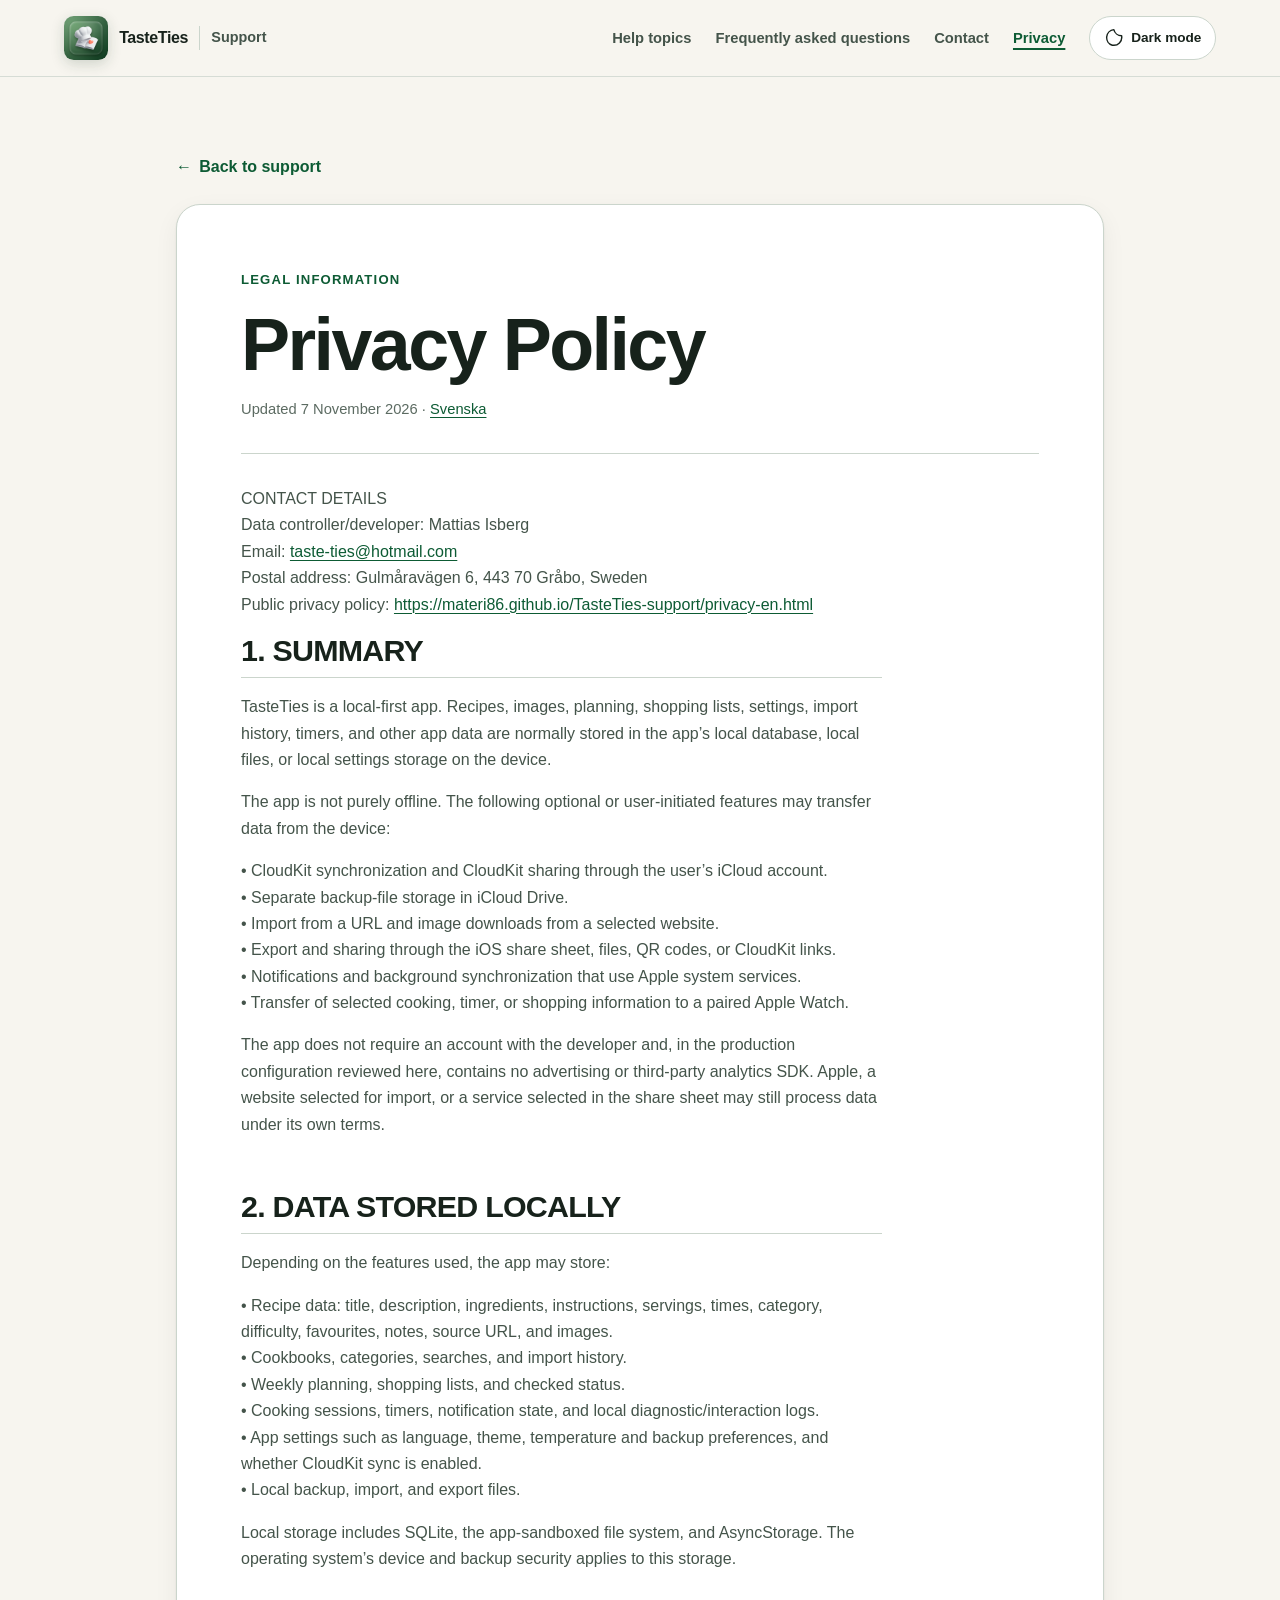
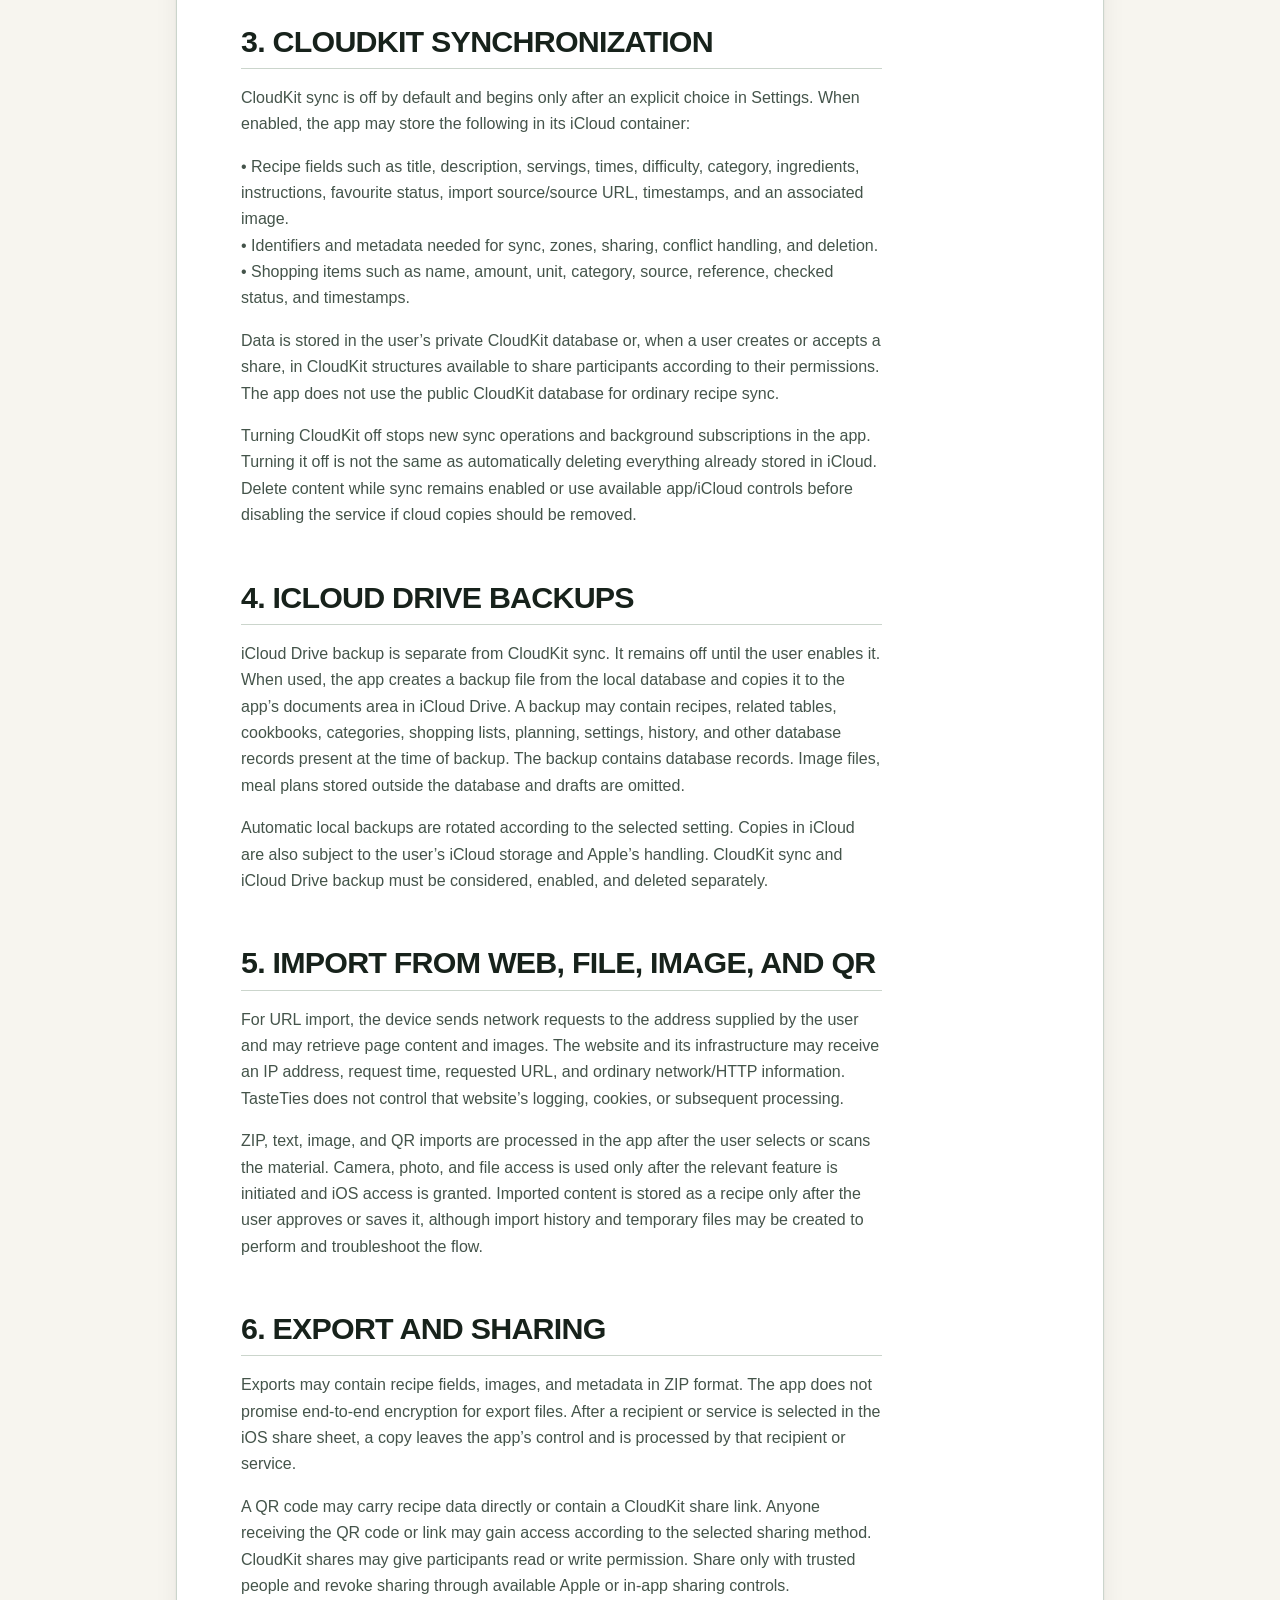
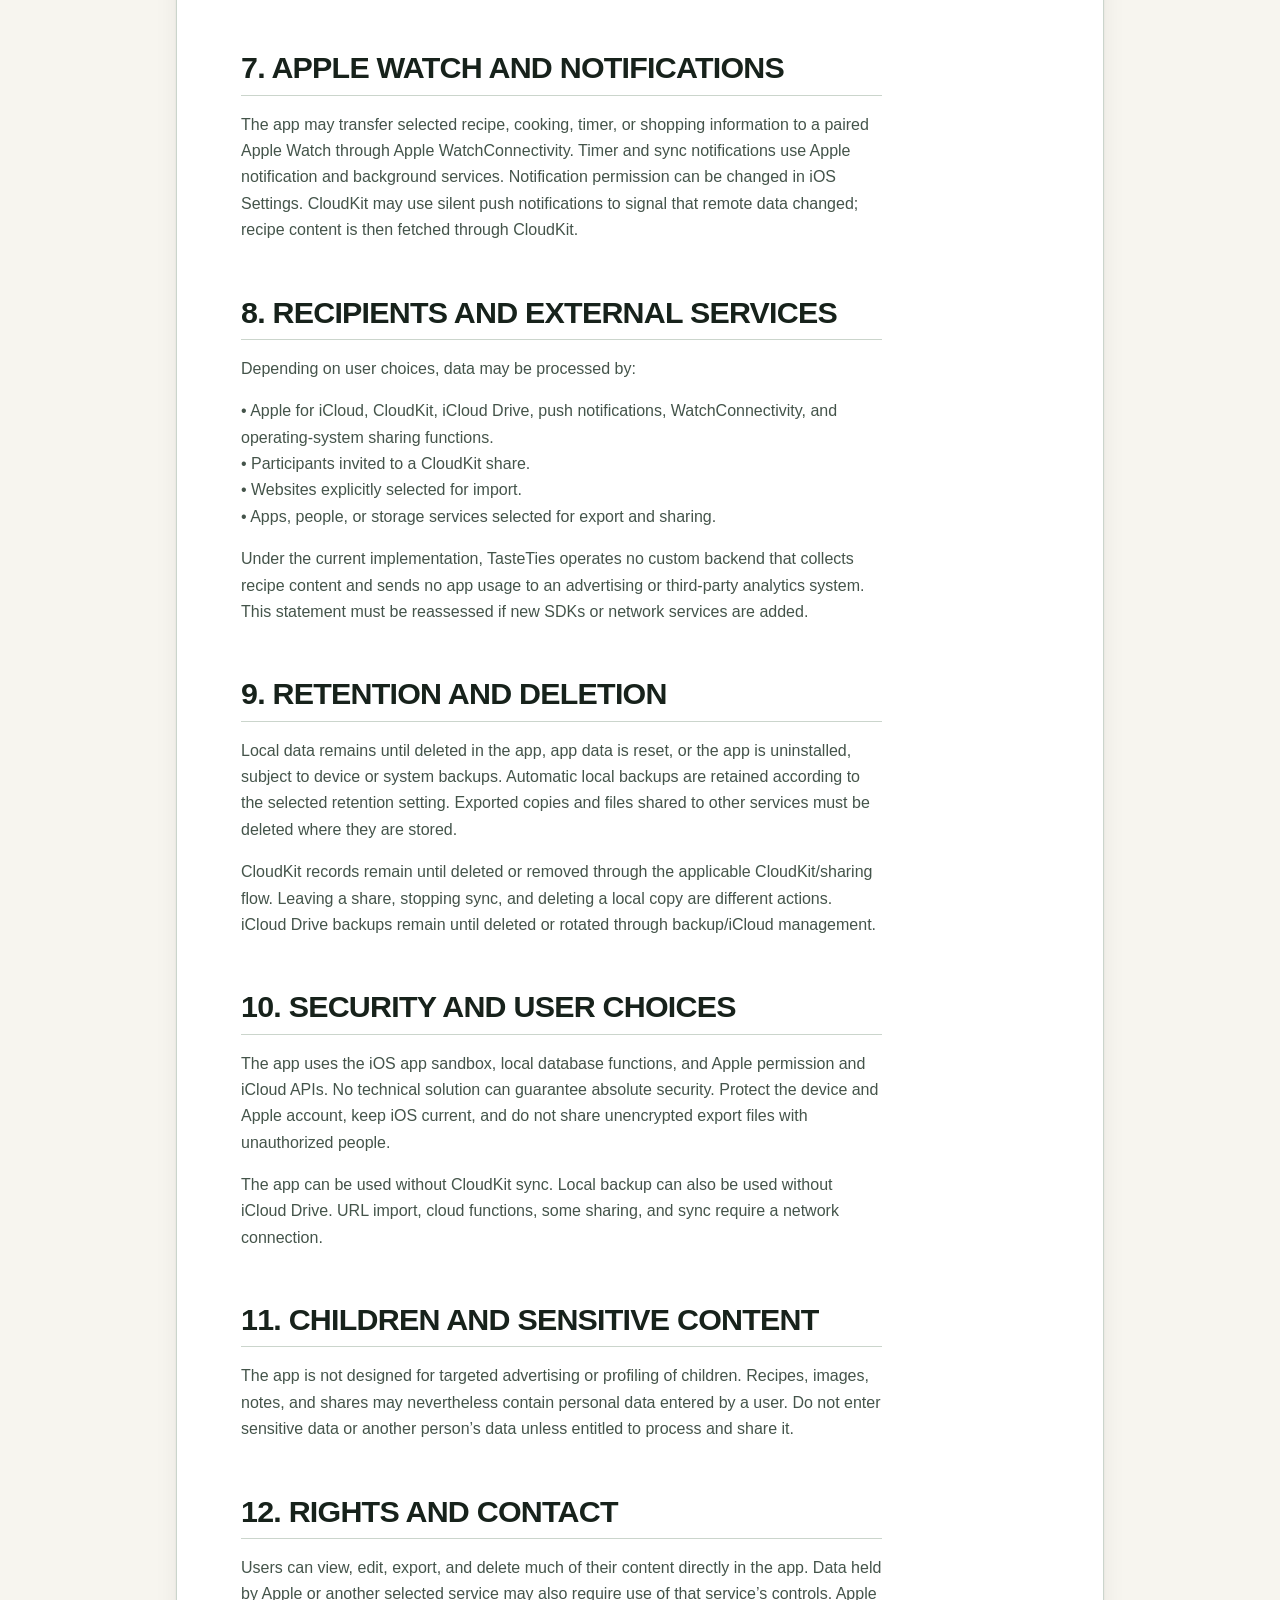
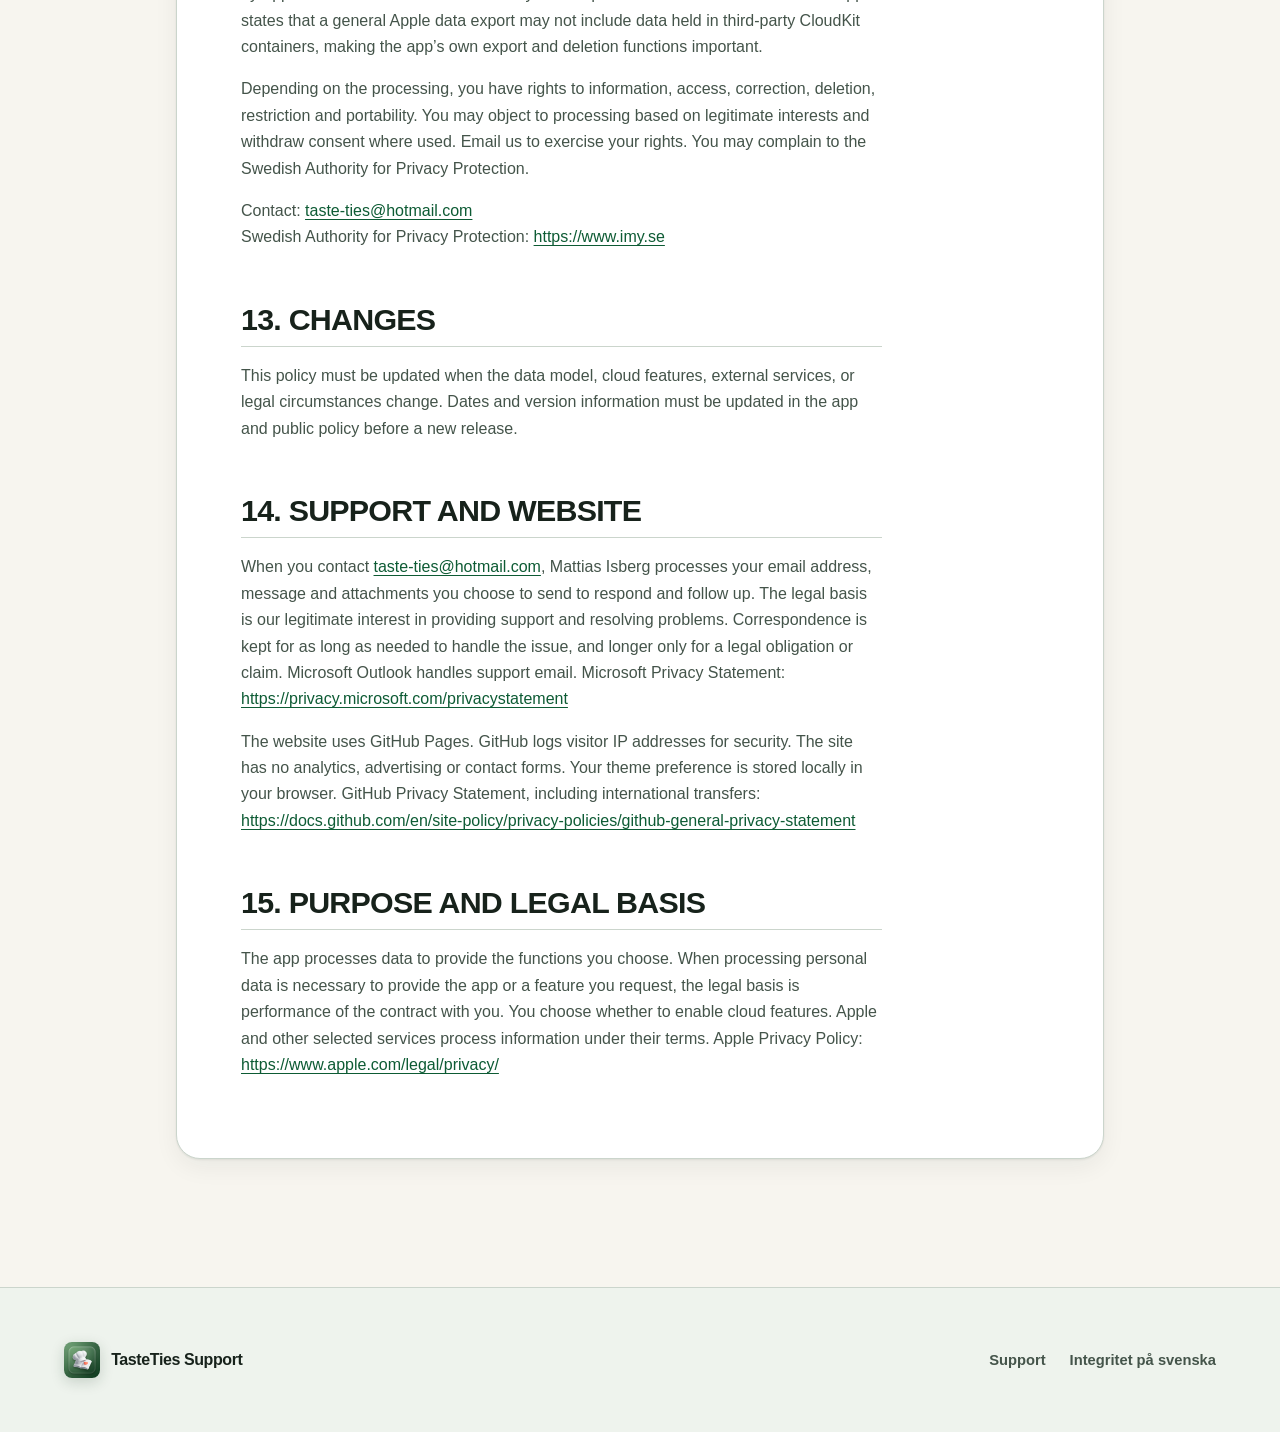
==== commit 1366fb6b: "Complete TasteTies contact postcode" ====
--- a/privacy-en.html
+++ b/privacy-en.html
@@ -57,7 +57,7 @@
           <p>CONTACT DETAILS<br>
 Data controller/developer: Mattias Isberg<br>
 Email: <a href="mailto:taste-ties@hotmail.com">taste-ties@hotmail.com</a><br>
-Postal address: Gulmåravägen 6, Gråbo, Sweden<br>
+Postal address: Gulmåravägen 6, 443 70 Gråbo, Sweden<br>
 Public privacy policy: <a href="https://materi86.github.io/TasteTies-support/privacy-en.html">https://materi86.github.io/TasteTies-support/privacy-en.html</a></p>
           <section><h2>1. SUMMARY</h2>
           <p>TasteTies is a local-first app. Recipes, images, planning, shopping lists, settings, import history, timers, and other app data are normally stored in the app’s local database, local files, or local settings storage on the device.</p>
